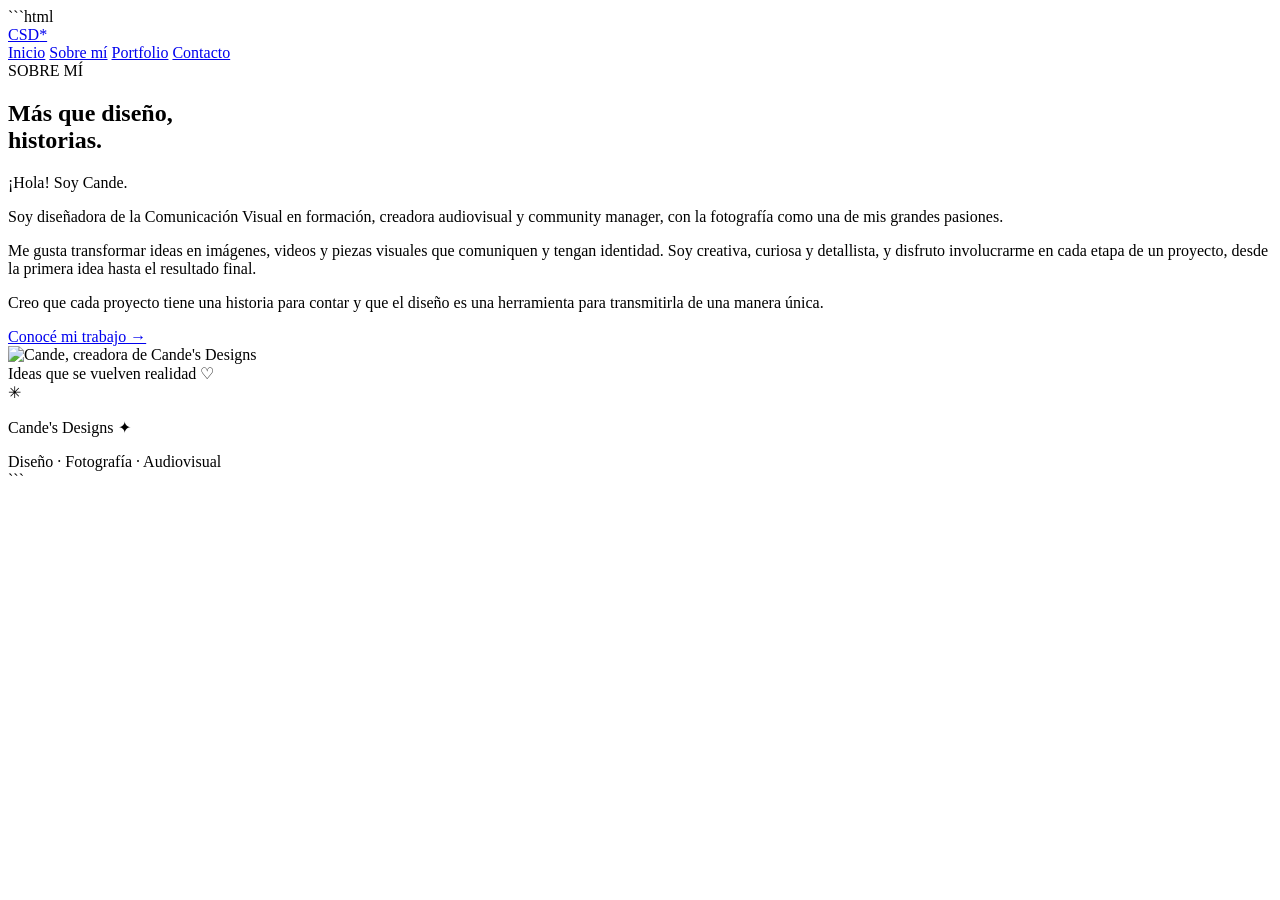
==== sobre-mi.html @ 3cac516d "Add sobre-mi.html with personal introduction" ====
```html
<!DOCTYPE html>
<html lang="es">
<head>
    <meta charset="UTF-8">
    <meta name="viewport" content="width=device-width, initial-scale=1.0">
    <title>Sobre mí | Cande's Designs</title>
    <link rel="stylesheet" href="css/styles.css">
</head>

<body>

    <!-- NAVEGACIÓN -->
    <header class="encabezado">
        <nav class="navegacion">
            <a href="index.html" class="logo">CSD<span>*</span></a>

            <div class="menu">
                <a href="index.html">Inicio</a>
                <a href="sobre-mi.html" class="activo">Sobre mí</a>
                <a href="portfolio.html">Portfolio</a>
                <a href="contacto.html" class="boton-contacto">Contacto</a>
            </div>
        </nav>
    </header>

    <!-- SECCIÓN SOBRE MÍ -->
    <main>

        <section class="sobre-mi">

            <div class="sobre-mi-contenido">

                <span class="etiqueta">SOBRE MÍ</span>

                <h1>
                    Más que diseño,<br>
                    <span>historias.</span>
                </h1>

                <p class="texto-presentacion">
                    ¡Hola! Soy Cande.
                </p>

                <p>
                    Soy diseñadora de la Comunicación Visual en formación,
                    creadora audiovisual y community manager, con la fotografía
                    como una de mis grandes pasiones.
                </p>

                <p>
                    Me gusta transformar ideas en imágenes, videos y piezas
                    visuales que comuniquen y tengan identidad. Soy creativa,
                    curiosa y detallista, y disfruto involucrarme en cada etapa
                    de un proyecto, desde la primera idea hasta el resultado final.
                </p>

                <p>
                    Creo que cada proyecto tiene una historia para contar y
                    que el diseño es una herramienta para transmitirla de
                    una manera única.
                </p>

                <a href="portfolio.html" class="boton-principal">
                    Conocé mi trabajo →
                </a>

            </div>

            <!-- ESPACIO PARA LA FOTO -->
            <div class="sobre-mi-imagen">

                <div class="marco-foto">
                    <img src="img/cande-sobre-mi.jpg"
                         alt="Cande, creadora de Cande's Designs">
                </div>

                <div class="nota-foto">
                    Ideas que se vuelven realidad ♡
                </div>

                <span class="estrella">✳</span>

            </div>

        </section>

    </main>

    <!-- PIE DE PÁGINA -->
    <footer class="pie-pagina">
        <p>Cande's Designs ✦</p>
        <span>Diseño · Fotografía · Audiovisual</span>
    </footer>

</body>
</html>
```
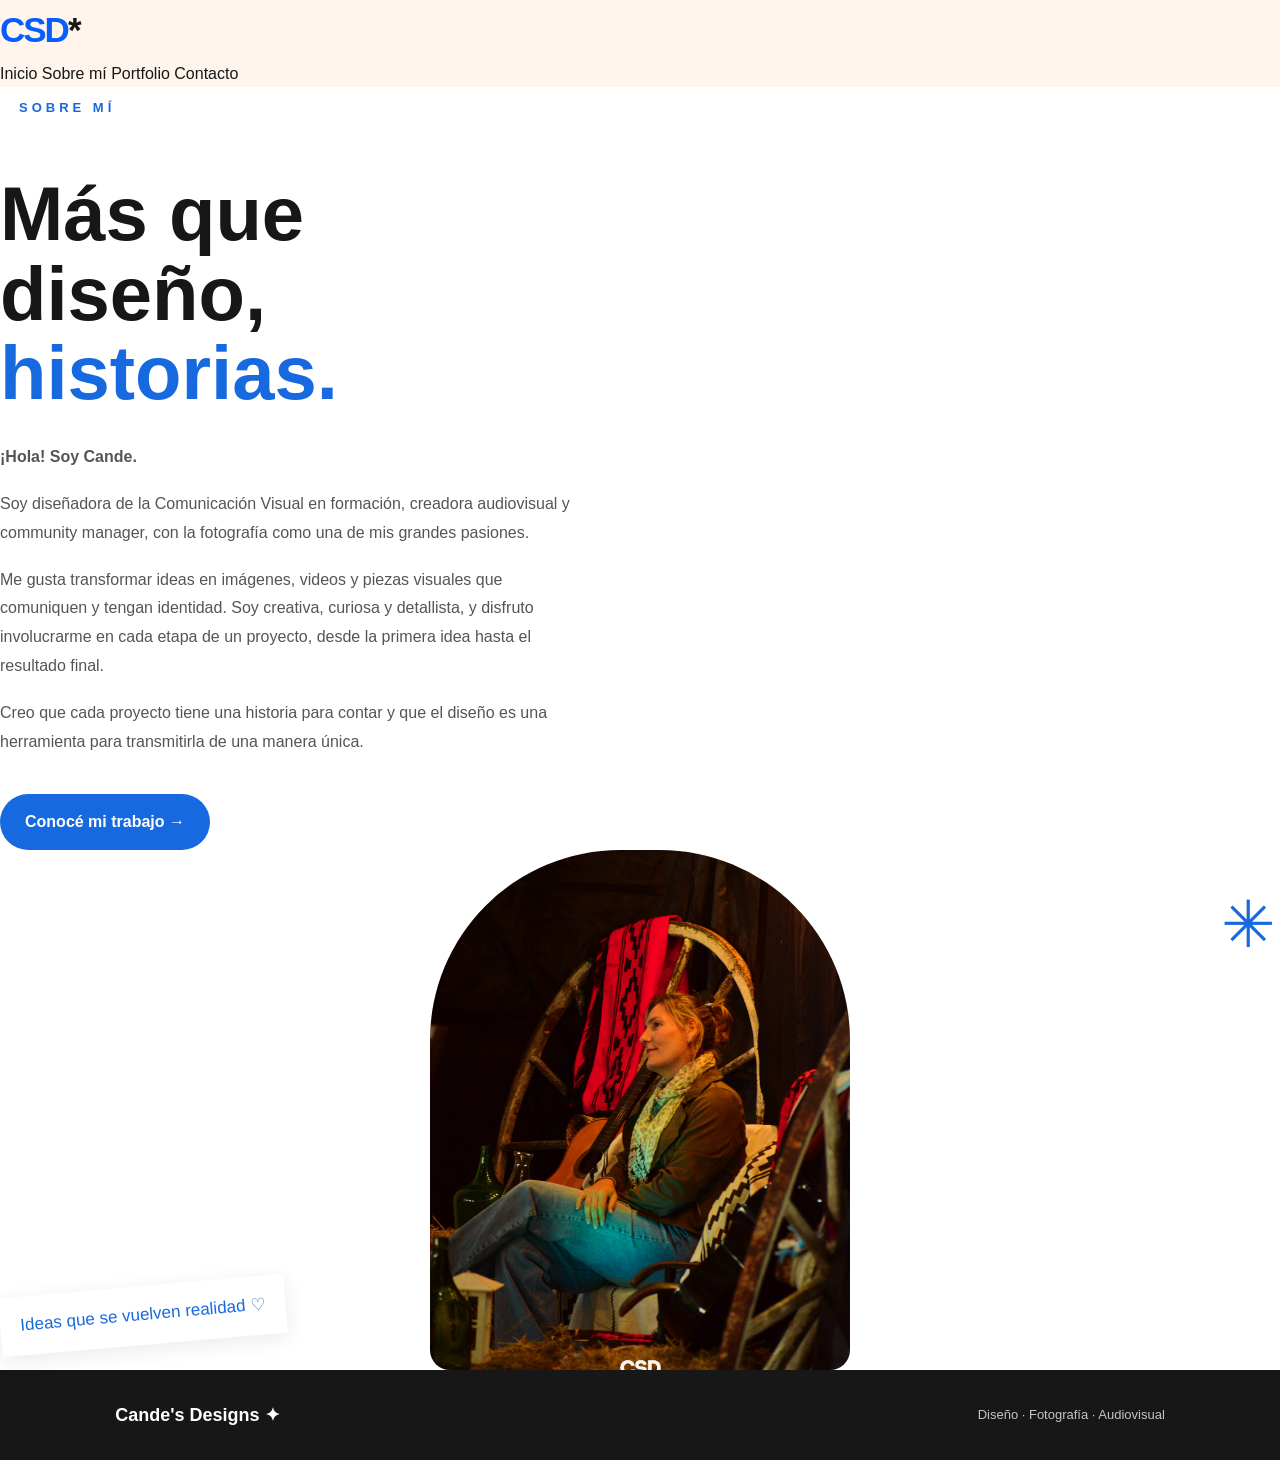
==== commit e8c89495: "Refactor sobre-mi.html for improved structure" ====
--- a/sobre-mi.html
+++ b/sobre-mi.html
@@ -1,11 +1,12 @@
-```html
 <!DOCTYPE html>
 <html lang="es">
 <head>
     <meta charset="UTF-8">
     <meta name="viewport" content="width=device-width, initial-scale=1.0">
+
     <title>Sobre mí | Cande's Designs</title>
-    <link rel="stylesheet" href="css/styles.css">
+
+    <link rel="stylesheet" href="style.css">
 </head>
 
 <body>
@@ -13,28 +14,46 @@
     <!-- NAVEGACIÓN -->
     <header class="encabezado">
         <nav class="navegacion">
-            <a href="index.html" class="logo">CSD<span>*</span></a>
+
+            <a href="index.html" class="logo">
+                CSD<span>*</span>
+            </a>
 
             <div class="menu">
                 <a href="index.html">Inicio</a>
-                <a href="sobre-mi.html" class="activo">Sobre mí</a>
-                <a href="portfolio.html">Portfolio</a>
-                <a href="contacto.html" class="boton-contacto">Contacto</a>
+
+                <a href="sobre-mi.html" class="activo">
+                    Sobre mí
+                </a>
+
+                <a href="portfolio.html">
+                    Portfolio
+                </a>
+
+                <a href="contacto.html" class="boton-contacto">
+                    Contacto
+                </a>
             </div>
+
         </nav>
     </header>
 
-    <!-- SECCIÓN SOBRE MÍ -->
+
+    <!-- CONTENIDO PRINCIPAL -->
     <main>
 
         <section class="sobre-mi">
 
+            <!-- TEXTO -->
             <div class="sobre-mi-contenido">
 
-                <span class="etiqueta">SOBRE MÍ</span>
+                <span class="etiqueta">
+                    SOBRE MÍ
+                </span>
 
                 <h1>
-                    Más que diseño,<br>
+                    Más que diseño,
+                    <br>
                     <span>historias.</span>
                 </h1>
 
@@ -67,19 +86,26 @@
 
             </div>
 
-            <!-- ESPACIO PARA LA FOTO -->
+
+            <!-- FOTO -->
             <div class="sobre-mi-imagen">
 
                 <div class="marco-foto">
-                    <img src="img/cande-sobre-mi.jpg"
-                         alt="Cande, creadora de Cande's Designs">
+
+                    <img
+                        src="foto-1.jpg"
+                        alt="Cande, creadora de Cande's Designs"
+                    >
+
                 </div>
 
                 <div class="nota-foto">
                     Ideas que se vuelven realidad ♡
                 </div>
 
-                <span class="estrella">✳</span>
+                <span class="estrella">
+                    ✳
+                </span>
 
             </div>
 
@@ -87,12 +113,19 @@
 
     </main>
 
+
     <!-- PIE DE PÁGINA -->
     <footer class="pie-pagina">
-        <p>Cande's Designs ✦</p>
-        <span>Diseño · Fotografía · Audiovisual</span>
+
+        <p>
+            Cande's Designs ✦
+        </p>
+
+        <span>
+            Diseño · Fotografía · Audiovisual
+        </span>
+
     </footer>
 
 </body>
 </html>
-```
--- a/style.css
+++ b/style.css
@@ -0,0 +1,733 @@
+
+/* =========================
+   CONFIGURACIÓN GENERAL
+========================= */
+
+:root {
+    --azul: #075efd;
+    --crema: #fff5ec;
+    --blanco: #ffffff;
+    --negro: #171717;
+    --gris: #777777;
+    --gris-claro: #f5f5f5;
+}
+
+* {
+    margin: 0;
+    padding: 0;
+    box-sizing: border-box;
+}
+
+html {
+    scroll-behavior: smooth;
+}
+
+body {
+    font-family: 'Poppins', sans-serif;
+    color: var(--negro);
+    background-color: var(--crema);
+    line-height: 1.7;
+}
+
+a {
+    text-decoration: none;
+    color: inherit;
+}
+
+img {
+    max-width: 100%;
+    display: block;
+}
+
+
+/* =========================
+   ENCABEZADO
+========================= */
+
+.header {
+    background-color: var(--crema);
+    position: sticky;
+    top: 0;
+    z-index: 1000;
+    box-shadow: 0 2px 15px rgba(0, 0, 0, 0.05);
+}
+
+.logo {
+    color: var(--azul);
+    font-size: 35px;
+    font-weight: 800;
+    letter-spacing: -2px;
+}
+
+.logo span {
+    color: var(--negro);
+}
+
+.navbar-nav .nav-link {
+    color: var(--negro);
+    font-weight: 500;
+    padding: 12px 18px;
+    transition: 0.3s ease;
+}
+
+.navbar-nav .nav-link:hover {
+    color: var(--azul);
+}
+
+.navbar-nav .nav-link.active {
+    color: var(--azul);
+    font-weight: 700;
+}
+
+
+/* =========================
+   PORTADA PRINCIPAL
+========================= */
+
+.hero {
+    min-height: 650px;
+    background-color: var(--azul);
+    color: var(--blanco);
+    display: flex;
+    align-items: center;
+    padding: 80px 0;
+}
+
+.hero-contenido {
+    max-width: 850px;
+}
+
+.etiqueta {
+    display: inline-block;
+    color: var(--crema);
+    border: 1px solid rgba(255,255,255,0.6);
+    border-radius: 30px;
+    padding: 9px 18px;
+    font-size: 12px;
+    letter-spacing: 2px;
+    margin-bottom: 25px;
+}
+
+.hero h1 {
+    font-size: clamp(42px, 6vw, 75px);
+    font-weight: 800;
+    line-height: 1.15;
+    margin-bottom: 25px;
+}
+
+.hero h1 span {
+    display: block;
+    color: var(--crema);
+}
+
+.hero p {
+    max-width: 650px;
+    font-size: 18px;
+    margin-bottom: 35px;
+    color: rgba(255,255,255,0.9);
+}
+
+.botones {
+    display: flex;
+    gap: 15px;
+    flex-wrap: wrap;
+}
+
+
+/* =========================
+   BOTONES
+========================= */
+
+.boton {
+    display: inline-block;
+    padding: 13px 28px;
+    border-radius: 30px;
+    font-weight: 600;
+    transition: 0.3s ease;
+    border: 2px solid transparent;
+}
+
+.boton-principal {
+    background-color: var(--crema);
+    color: var(--azul);
+}
+
+.boton-principal:hover {
+    background-color: var(--blanco);
+    transform: translateY(-3px);
+}
+
+.boton-secundario {
+    color: var(--blanco);
+    border-color: var(--blanco);
+}
+
+.boton-secundario:hover {
+    background-color: var(--blanco);
+    color: var(--azul);
+}
+
+.boton-blanco {
+    background-color: var(--crema);
+    color: var(--azul);
+}
+
+.boton-blanco:hover {
+    background-color: var(--blanco);
+    transform: translateY(-3px);
+}
+
+
+/* =========================
+   SECCIONES GENERALES
+========================= */
+
+.seccion {
+    padding: 90px 0;
+}
+
+.subtitulo {
+    display: inline-block;
+    color: var(--azul);
+    font-weight: 700;
+    font-size: 13px;
+    letter-spacing: 2px;
+    margin-bottom: 15px;
+}
+
+.titulo-seccion {
+    text-align: center;
+    max-width: 700px;
+    margin: 0 auto 50px;
+}
+
+.titulo-seccion h2 {
+    font-size: clamp(32px, 4vw, 48px);
+    font-weight: 700;
+    margin-bottom: 15px;
+}
+
+.titulo-seccion p {
+    color: var(--gris);
+}
+
+
+/* =========================
+   PRESENTACIÓN
+========================= */
+
+.presentacion {
+    background-color: var(--crema);
+}
+
+.presentacion-contenido {
+    max-width: 850px;
+    margin: auto;
+    text-align: center;
+}
+
+.presentacion h2 {
+    font-size: clamp(30px, 4vw, 46px);
+    font-weight: 700;
+    line-height: 1.3;
+    margin-bottom: 25px;
+}
+
+.presentacion h2 span {
+    color: var(--azul);
+}
+
+.presentacion p {
+    color: var(--gris);
+    font-size: 17px;
+    margin-bottom: 15px;
+}
+
+
+/* =========================
+   SERVICIOS
+========================= */
+
+.servicios {
+    background-color: var(--blanco);
+}
+
+.tarjeta-servicio {
+    background-color: var(--crema);
+    padding: 40px 30px;
+    border-radius: 20px;
+    transition: 0.3s ease;
+}
+
+.tarjeta-servicio:hover {
+    transform: translateY(-7px);
+    box-shadow: 0 12px 30px rgba(7, 94, 253, 0.10);
+}
+
+.icono-servicio {
+    width: 65px;
+    height: 65px;
+    display: flex;
+    align-items: center;
+    justify-content: center;
+    background-color: var(--azul);
+    color: var(--blanco);
+    font-size: 30px;
+    border-radius: 50%;
+    margin-bottom: 25px;
+}
+
+.tarjeta-servicio h3 {
+    font-size: 22px;
+    font-weight: 700;
+    margin-bottom: 15px;
+}
+
+.tarjeta-servicio p {
+    color: var(--gris);
+    margin: 0;
+}
+
+
+/* =========================
+   PORTFOLIO
+========================= */
+
+.portfolio {
+    background-color: var(--crema);
+}
+
+.tarjeta-portfolio {
+    background-color: var(--blanco);
+    border-radius: 18px;
+    overflow: hidden;
+    transition: 0.3s ease;
+}
+
+.tarjeta-portfolio:hover {
+    transform: translateY(-6px);
+    box-shadow: 0 12px 30px rgba(0, 0, 0, 0.08);
+}
+
+.imagen-portfolio {
+    height: 300px;
+    display: flex;
+    justify-content: center;
+    align-items: center;
+    background-color: var(--azul);
+    color: var(--blanco);
+}
+
+.espacio-foto {
+    background: linear-gradient(135deg, var(--azul), #003db5);
+    color: var(--blanco);
+    font-weight: 600;
+    letter-spacing: 1px;
+}
+
+.portfolio-info {
+    padding: 25px;
+}
+
+.portfolio-info h3 {
+    font-size: 21px;
+    font-weight: 700;
+}
+
+.portfolio-info p {
+    color: var(--gris);
+    margin: 0;
+}
+
+
+/* =========================
+   SOBRE MÍ
+========================= */
+
+.sobre-mi {
+    background-color: var(--blanco);
+}
+
+.sobre-mi-imagen {
+    min-height: 430px;
+    border-radius: 25px;
+    display: flex;
+    align-items: center;
+    justify-content: center;
+}
+
+.sobre-mi-texto h2 {
+    font-size: clamp(32px, 4vw, 46px);
+    line-height: 1.2;
+    font-weight: 700;
+    margin-bottom: 25px;
+}
+
+.sobre-mi-texto h2 span {
+    color: var(--azul);
+}
+
+.sobre-mi-texto p {
+    color: var(--gris);
+    margin-bottom: 18px;
+}
+
+.sobre-mi-texto .boton {
+    margin-top: 10px;
+    background-color: var(--azul);
+    color: var(--blanco);
+}
+
+.sobre-mi-texto .boton:hover {
+    background-color: #0048c9;
+}
+
+
+/* =========================
+   CONTACTO / CTA
+========================= */
+
+.cta {
+    background-color: var(--azul);
+    color: var(--blanco);
+    text-align: center;
+    padding: 85px 20px;
+}
+
+.cta .subtitulo {
+    color: var(--crema);
+}
+
+.cta h2 {
+    font-size: clamp(30px, 4vw, 48px);
+    font-weight: 700;
+    margin-bottom: 15px;
+}
+
+.cta p {
+    margin-bottom: 30px;
+}
+
+
+/* =========================
+   PIE DE PÁGINA
+========================= */
+
+.footer {
+    background-color: var(--negro);
+    color: var(--blanco);
+}
+
+.footer-contenido {
+    padding: 55px 0;
+}
+
+.footer-logo {
+    color: var(--azul);
+    font-size: 38px;
+    font-weight: 800;
+}
+
+.footer h4 {
+    margin-bottom: 15px;
+}
+
+.footer p {
+    color: #cccccc;
+    margin-bottom: 8px;
+}
+
+.footer-link {
+    color: var(--crema);
+    font-weight: 600;
+}
+
+.footer-link:hover {
+    color: var(--azul);
+}
+
+.footer-bottom {
+    text-align: center;
+    border-top: 1px solid rgba(255,255,255,0.15);
+    padding: 20px;
+}
+
+.footer-bottom p {
+    margin: 0;
+    font-size: 13px;
+}
+
+
+/* =========================
+   RESPONSIVE
+========================= */
+
+@media (max-width: 992px) {
+
+    .hero {
+        min-height: 580px;
+    }
+
+    .hero h1 {
+        font-size: 58px;
+    }
+
+}
+
+@media (max-width: 768px) {
+
+    .hero {
+        min-height: 550px;
+        text-align: center;
+    }
+
+    .hero-contenido {
+        margin: auto;
+    }
+
+    .hero h1 {
+        font-size: 44px;
+    }
+
+    .hero p {
+        font-size: 16px;
+        margin-left: auto;
+        margin-right: auto;
+    }
+
+    .botones {
+        justify-content: center;
+    }
+
+    .seccion {
+        padding: 65px 0;
+    }
+
+    .titulo-seccion {
+        margin-bottom: 35px;
+    }
+
+    .sobre-mi-imagen {
+        min-height: 320px;
+    }
+
+}
+
+@media (max-width: 576px) {
+
+    .logo {
+        font-size: 29px;
+    }
+
+    .hero {
+        min-height: 520px;
+        padding: 60px 0;
+    }
+
+    .hero h1 {
+        font-size: 37px;
+    }
+
+    .etiqueta {
+        font-size: 10px;
+        letter-spacing: 1px;
+    }
+
+    .boton {
+        padding: 12px 20px;
+        font-size: 14px;
+    }
+
+    .presentacion h2 {
+        font-size: 30px;
+    }
+
+    .imagen-portfolio {
+        height: 250px;
+    }
+
+    .sobre-mi-imagen {
+        min-height: 280px;
+    }
+
+}
+
+```css
+/* ==============================
+   PÁGINA SOBRE MÍ
+============================== */
+
+.sobre-mi {
+    min-height: 85vh;
+    padding: 80px 9%;
+    display: grid;
+    grid-template-columns: 1fr 1fr;
+    align-items: center;
+    gap: 70px;
+    background-color: #f8f5ed;
+}
+
+.sobre-mi-contenido {
+    max-width: 580px;
+}
+
+.etiqueta {
+    color: #1769e0;
+    font-size: 13px;
+    font-weight: 700;
+    letter-spacing: 4px;
+}
+
+.sobre-mi h1 {
+    margin: 20px 0;
+    font-size: clamp(45px, 6vw, 76px);
+    line-height: 1.05;
+    font-weight: 800;
+    color: #171717;
+}
+
+.sobre-mi h1 span {
+    color: #1769e0;
+}
+
+.texto-presentacion {
+    font-size: 23px;
+    font-weight: 700;
+    margin-top: 30px;
+}
+
+.sobre-mi-contenido p {
+    color: #555;
+    font-size: 16px;
+    line-height: 1.8;
+    margin-bottom: 18px;
+}
+
+.boton-principal {
+    display: inline-block;
+    margin-top: 20px;
+    padding: 14px 25px;
+    background-color: #1769e0;
+    color: white;
+    text-decoration: none;
+    border-radius: 30px;
+    font-weight: 600;
+    transition: 0.3s;
+}
+
+.boton-principal:hover {
+    background-color: #1052b5;
+    transform: translateY(-3px);
+}
+
+.sobre-mi-imagen {
+    position: relative;
+    display: flex;
+    justify-content: center;
+    align-items: center;
+}
+
+.marco-foto {
+    width: 100%;
+    max-width: 420px;
+    height: 520px;
+    overflow: hidden;
+    border-radius: 190px 190px 20px 20px;
+    background-color: #e5dfd2;
+}
+
+.marco-foto img {
+    width: 100%;
+    height: 100%;
+    object-fit: cover;
+}
+
+.nota-foto {
+    position: absolute;
+    bottom: 25px;
+    left: 0;
+    background-color: white;
+    padding: 15px 20px;
+    transform: rotate(-5deg);
+    font-size: 17px;
+    color: #1769e0;
+    box-shadow: 0 5px 20px #00000015;
+}
+
+.estrella {
+    position: absolute;
+    top: 20px;
+    right: 5px;
+    color: #1769e0;
+    font-size: 65px;
+}
+
+/* PIE DE PÁGINA */
+
+.pie-pagina {
+    padding: 30px 9%;
+    background-color: #171717;
+    color: white;
+    display: flex;
+    justify-content: space-between;
+    align-items: center;
+}
+
+.pie-pagina p {
+    font-weight: 700;
+    font-size: 18px;
+}
+
+.pie-pagina span {
+    color: #c5c5c5;
+    font-size: 13px;
+}
+
+/* DISEÑO RESPONSIVE */
+
+@media (max-width: 900px) {
+    .sobre-mi {
+        grid-template-columns: 1fr;
+        padding: 60px 7%;
+        gap: 45px;
+    }
+
+    .sobre-mi-contenido {
+        max-width: 100%;
+    }
+
+    .sobre-mi-imagen {
+        margin-top: 10px;
+    }
+}
+
+@media (max-width: 600px) {
+    .sobre-mi {
+        padding: 45px 6%;
+    }
+
+    .sobre-mi h1 {
+        font-size: 48px;
+    }
+
+    .marco-foto {
+        height: 420px;
+    }
+
+    .nota-foto {
+        left: 5px;
+        font-size: 14px;
+    }
+
+    .estrella {
+        font-size: 45px;
+    }
+
+    .pie-pagina {
+        flex-direction: column;
+        text-align: center;
+        gap: 8px;
+    }
+}
+```
+
